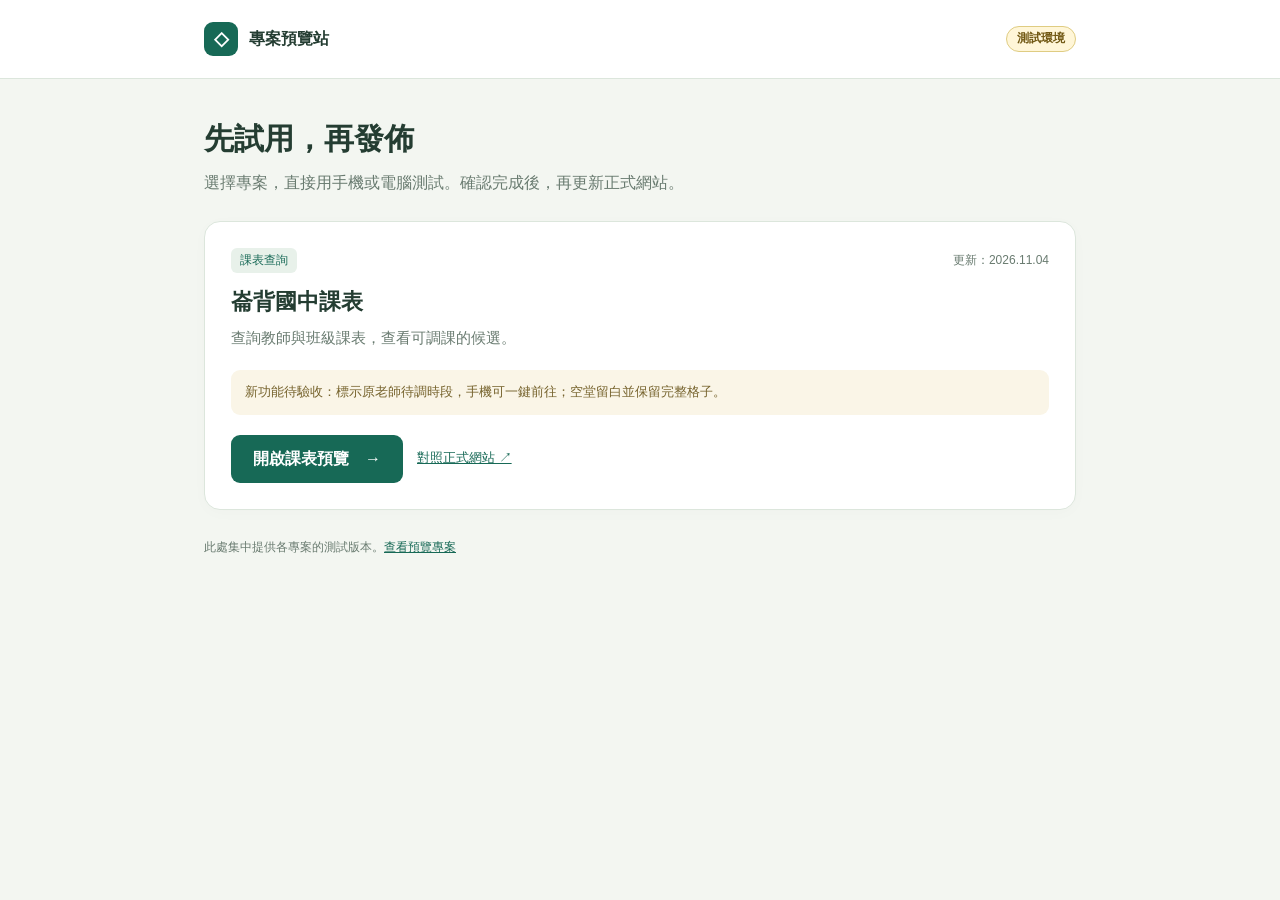
==== index.html @ 3bd7e28e "Preview original lesson markers and blank timetable slots" ====
<!doctype html>
<html lang="zh-Hant"><head><meta charset="utf-8"><meta name="viewport" content="width=device-width,initial-scale=1"><meta name="robots" content="noindex,nofollow"><meta name="theme-color" content="#176956"><title>專案預覽站</title><style>
:root{color-scheme:light;--green:#176956;--ink:#243d32;--muted:#697b70;--line:#dce6dc}*{box-sizing:border-box}body{margin:0;background:#f3f6f1;color:var(--ink);font-family:-apple-system,BlinkMacSystemFont,"PingFang TC",sans-serif;line-height:1.6}header{background:#fff;border-bottom:1px solid var(--line)}.wrap{width:min(920px,100%);margin:auto;padding:22px 24px}.brand{display:flex;gap:11px;align-items:center;font-weight:650}.icon{display:grid;place-items:center;width:34px;height:34px;border-radius:9px;background:var(--green);color:white;font-size:19px}.label{font-size:12px;border:1px solid #dfcc82;color:#715813;background:#fff6d8;border-radius:20px;padding:2px 10px;margin-left:auto}main.wrap{padding-top:40px}h1{font-size:30px;line-height:1.35;margin:0 0 10px}p{color:var(--muted);margin:0 0 24px}.card{background:#fff;border:1px solid var(--line);border-radius:16px;padding:26px;margin-top:26px;box-shadow:0 3px 16px #23413705}.card-top{display:flex;align-items:center;gap:12px;justify-content:space-between}.tag{font-size:12px;border-radius:6px;background:#e8f1ea;color:var(--green);padding:3px 9px}h2{font-size:22px;line-height:1.4;margin:14px 0 8px}.card p{font-size:15px;margin-bottom:20px}.note{padding:12px 14px;border-radius:9px;background:#faf5e7;color:#76632d;font-size:13px;margin:0 0 20px}.actions{display:flex;flex-wrap:wrap;align-items:center;gap:14px}.button{display:inline-flex;justify-content:center;align-items:center;min-height:48px;padding:10px 22px;border-radius:9px;background:var(--green);color:#fff;text-decoration:none;font-weight:600}.button:hover{background:#105744}a:focus-visible{outline:3px solid #d3a527;outline-offset:4px}.secondary{font-size:13px;color:var(--green)}.date{font-size:12px;color:var(--muted)}footer{padding:28px 0;color:var(--muted);font-size:12px}footer a{color:var(--green)}@media(max-width:600px){.wrap{padding:18px}main.wrap{padding-top:28px}h1{font-size:27px}.card{padding:20px;margin-top:20px}.button{width:100%}.actions{gap:12px}h2{font-size:21px}}
</style></head><body><header><div class="wrap brand"><span class="icon" aria-hidden="true">◇</span><span>專案預覽站</span><span class="label">測試環境</span></div></header><main class="wrap"><h1>先試用，再發佈</h1><p>選擇專案，直接用手機或電腦測試。確認完成後，再更新正式網站。</p><article class="card"><div class="card-top"><span class="tag">課表查詢</span><span class="date">更新：2026.11.04</span></div><h2>崙背國中課表</h2><p>查詢教師與班級課表，查看可調課的候選。</p><div class="note">新功能待驗收：標示原老師待調時段，手機可一鍵前往；空堂留白並保留完整格子。</div><div class="actions"><a class="button" href="lunbei-timetable/">開啟課表預覽 <span aria-hidden="true">　→</span></a><a class="secondary" href="https://siuolhlw-oss.github.io/lunbei-timetable/" target="_blank" rel="noopener">對照正式網站 ↗</a></div></article><footer>此處集中提供各專案的測試版本。<a href="https://github.com/siuolhlw-oss/project-previews">查看預覽專案</a></footer></main></body></html>
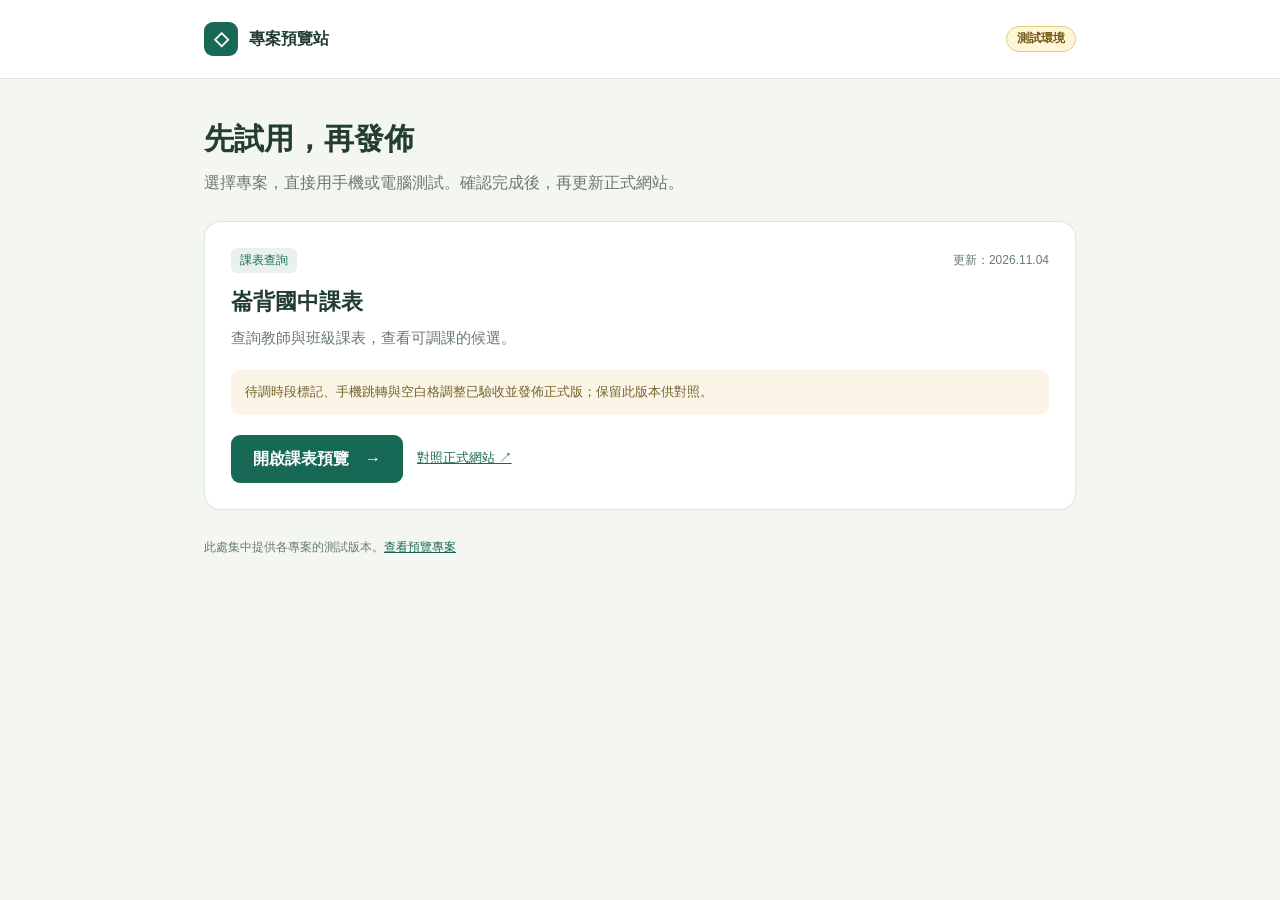
==== commit e17c36fe: "Mark source slot marker preview as released" ====
--- a/index.html
+++ b/index.html
@@ -1,4 +1,4 @@
 <!doctype html>
 <html lang="zh-Hant"><head><meta charset="utf-8"><meta name="viewport" content="width=device-width,initial-scale=1"><meta name="robots" content="noindex,nofollow"><meta name="theme-color" content="#176956"><title>專案預覽站</title><style>
 :root{color-scheme:light;--green:#176956;--ink:#243d32;--muted:#697b70;--line:#dce6dc}*{box-sizing:border-box}body{margin:0;background:#f3f6f1;color:var(--ink);font-family:-apple-system,BlinkMacSystemFont,"PingFang TC",sans-serif;line-height:1.6}header{background:#fff;border-bottom:1px solid var(--line)}.wrap{width:min(920px,100%);margin:auto;padding:22px 24px}.brand{display:flex;gap:11px;align-items:center;font-weight:650}.icon{display:grid;place-items:center;width:34px;height:34px;border-radius:9px;background:var(--green);color:white;font-size:19px}.label{font-size:12px;border:1px solid #dfcc82;color:#715813;background:#fff6d8;border-radius:20px;padding:2px 10px;margin-left:auto}main.wrap{padding-top:40px}h1{font-size:30px;line-height:1.35;margin:0 0 10px}p{color:var(--muted);margin:0 0 24px}.card{background:#fff;border:1px solid var(--line);border-radius:16px;padding:26px;margin-top:26px;box-shadow:0 3px 16px #23413705}.card-top{display:flex;align-items:center;gap:12px;justify-content:space-between}.tag{font-size:12px;border-radius:6px;background:#e8f1ea;color:var(--green);padding:3px 9px}h2{font-size:22px;line-height:1.4;margin:14px 0 8px}.card p{font-size:15px;margin-bottom:20px}.note{padding:12px 14px;border-radius:9px;background:#faf5e7;color:#76632d;font-size:13px;margin:0 0 20px}.actions{display:flex;flex-wrap:wrap;align-items:center;gap:14px}.button{display:inline-flex;justify-content:center;align-items:center;min-height:48px;padding:10px 22px;border-radius:9px;background:var(--green);color:#fff;text-decoration:none;font-weight:600}.button:hover{background:#105744}a:focus-visible{outline:3px solid #d3a527;outline-offset:4px}.secondary{font-size:13px;color:var(--green)}.date{font-size:12px;color:var(--muted)}footer{padding:28px 0;color:var(--muted);font-size:12px}footer a{color:var(--green)}@media(max-width:600px){.wrap{padding:18px}main.wrap{padding-top:28px}h1{font-size:27px}.card{padding:20px;margin-top:20px}.button{width:100%}.actions{gap:12px}h2{font-size:21px}}
-</style></head><body><header><div class="wrap brand"><span class="icon" aria-hidden="true">◇</span><span>專案預覽站</span><span class="label">測試環境</span></div></header><main class="wrap"><h1>先試用，再發佈</h1><p>選擇專案，直接用手機或電腦測試。確認完成後，再更新正式網站。</p><article class="card"><div class="card-top"><span class="tag">課表查詢</span><span class="date">更新：2026.11.04</span></div><h2>崙背國中課表</h2><p>查詢教師與班級課表，查看可調課的候選。</p><div class="note">新功能待驗收：標示原老師待調時段，手機可一鍵前往；空堂留白並保留完整格子。</div><div class="actions"><a class="button" href="lunbei-timetable/">開啟課表預覽 <span aria-hidden="true">　→</span></a><a class="secondary" href="https://siuolhlw-oss.github.io/lunbei-timetable/" target="_blank" rel="noopener">對照正式網站 ↗</a></div></article><footer>此處集中提供各專案的測試版本。<a href="https://github.com/siuolhlw-oss/project-previews">查看預覽專案</a></footer></main></body></html>
+</style></head><body><header><div class="wrap brand"><span class="icon" aria-hidden="true">◇</span><span>專案預覽站</span><span class="label">測試環境</span></div></header><main class="wrap"><h1>先試用，再發佈</h1><p>選擇專案，直接用手機或電腦測試。確認完成後，再更新正式網站。</p><article class="card"><div class="card-top"><span class="tag">課表查詢</span><span class="date">更新：2026.11.04</span></div><h2>崙背國中課表</h2><p>查詢教師與班級課表，查看可調課的候選。</p><div class="note">待調時段標記、手機跳轉與空白格調整已驗收並發佈正式版；保留此版本供對照。</div><div class="actions"><a class="button" href="lunbei-timetable/">開啟課表預覽 <span aria-hidden="true">　→</span></a><a class="secondary" href="https://siuolhlw-oss.github.io/lunbei-timetable/" target="_blank" rel="noopener">對照正式網站 ↗</a></div></article><footer>此處集中提供各專案的測試版本。<a href="https://github.com/siuolhlw-oss/project-previews">查看預覽專案</a></footer></main></body></html>
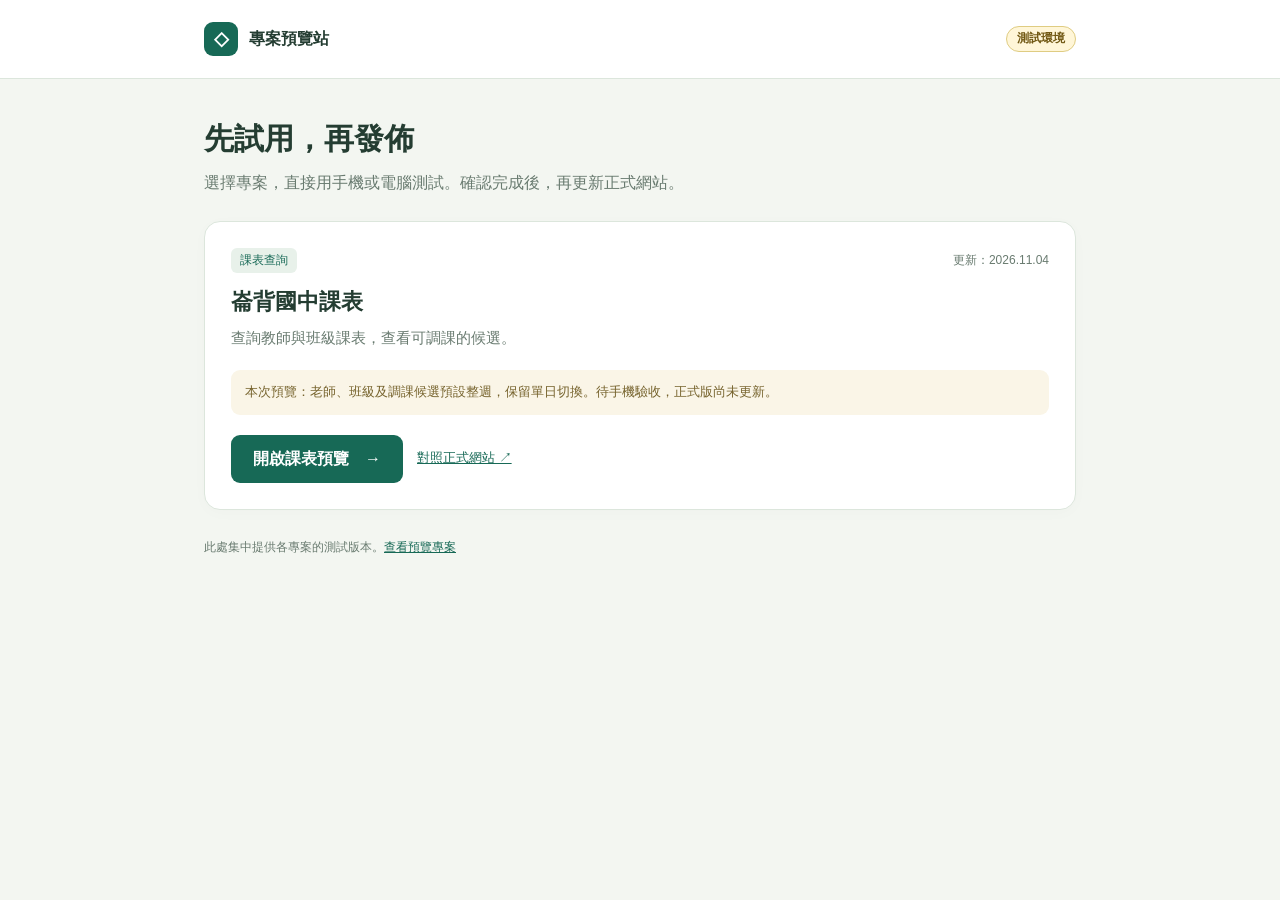
==== commit c734ee2d: "Preview default week view for all timetables" ====
--- a/index.html
+++ b/index.html
@@ -1,4 +1,4 @@
 <!doctype html>
 <html lang="zh-Hant"><head><meta charset="utf-8"><meta name="viewport" content="width=device-width,initial-scale=1"><meta name="robots" content="noindex,nofollow"><meta name="theme-color" content="#176956"><title>專案預覽站</title><style>
 :root{color-scheme:light;--green:#176956;--ink:#243d32;--muted:#697b70;--line:#dce6dc}*{box-sizing:border-box}body{margin:0;background:#f3f6f1;color:var(--ink);font-family:-apple-system,BlinkMacSystemFont,"PingFang TC",sans-serif;line-height:1.6}header{background:#fff;border-bottom:1px solid var(--line)}.wrap{width:min(920px,100%);margin:auto;padding:22px 24px}.brand{display:flex;gap:11px;align-items:center;font-weight:650}.icon{display:grid;place-items:center;width:34px;height:34px;border-radius:9px;background:var(--green);color:white;font-size:19px}.label{font-size:12px;border:1px solid #dfcc82;color:#715813;background:#fff6d8;border-radius:20px;padding:2px 10px;margin-left:auto}main.wrap{padding-top:40px}h1{font-size:30px;line-height:1.35;margin:0 0 10px}p{color:var(--muted);margin:0 0 24px}.card{background:#fff;border:1px solid var(--line);border-radius:16px;padding:26px;margin-top:26px;box-shadow:0 3px 16px #23413705}.card-top{display:flex;align-items:center;gap:12px;justify-content:space-between}.tag{font-size:12px;border-radius:6px;background:#e8f1ea;color:var(--green);padding:3px 9px}h2{font-size:22px;line-height:1.4;margin:14px 0 8px}.card p{font-size:15px;margin-bottom:20px}.note{padding:12px 14px;border-radius:9px;background:#faf5e7;color:#76632d;font-size:13px;margin:0 0 20px}.actions{display:flex;flex-wrap:wrap;align-items:center;gap:14px}.button{display:inline-flex;justify-content:center;align-items:center;min-height:48px;padding:10px 22px;border-radius:9px;background:var(--green);color:#fff;text-decoration:none;font-weight:600}.button:hover{background:#105744}a:focus-visible{outline:3px solid #d3a527;outline-offset:4px}.secondary{font-size:13px;color:var(--green)}.date{font-size:12px;color:var(--muted)}footer{padding:28px 0;color:var(--muted);font-size:12px}footer a{color:var(--green)}@media(max-width:600px){.wrap{padding:18px}main.wrap{padding-top:28px}h1{font-size:27px}.card{padding:20px;margin-top:20px}.button{width:100%}.actions{gap:12px}h2{font-size:21px}}
-</style></head><body><header><div class="wrap brand"><span class="icon" aria-hidden="true">◇</span><span>專案預覽站</span><span class="label">測試環境</span></div></header><main class="wrap"><h1>先試用，再發佈</h1><p>選擇專案，直接用手機或電腦測試。確認完成後，再更新正式網站。</p><article class="card"><div class="card-top"><span class="tag">課表查詢</span><span class="date">更新：2026.11.04</span></div><h2>崙背國中課表</h2><p>查詢教師與班級課表，查看可調課的候選。</p><div class="note">待調時段標記、手機跳轉與空白格調整已驗收並發佈正式版；保留此版本供對照。</div><div class="actions"><a class="button" href="lunbei-timetable/">開啟課表預覽 <span aria-hidden="true">　→</span></a><a class="secondary" href="https://siuolhlw-oss.github.io/lunbei-timetable/" target="_blank" rel="noopener">對照正式網站 ↗</a></div></article><footer>此處集中提供各專案的測試版本。<a href="https://github.com/siuolhlw-oss/project-previews">查看預覽專案</a></footer></main></body></html>
+</style></head><body><header><div class="wrap brand"><span class="icon" aria-hidden="true">◇</span><span>專案預覽站</span><span class="label">測試環境</span></div></header><main class="wrap"><h1>先試用，再發佈</h1><p>選擇專案，直接用手機或電腦測試。確認完成後，再更新正式網站。</p><article class="card"><div class="card-top"><span class="tag">課表查詢</span><span class="date">更新：2026.11.04</span></div><h2>崙背國中課表</h2><p>查詢教師與班級課表，查看可調課的候選。</p><div class="note">本次預覽：老師、班級及調課候選預設整週，保留單日切換。待手機驗收，正式版尚未更新。</div><div class="actions"><a class="button" href="lunbei-timetable/">開啟課表預覽 <span aria-hidden="true">　→</span></a><a class="secondary" href="https://siuolhlw-oss.github.io/lunbei-timetable/" target="_blank" rel="noopener">對照正式網站 ↗</a></div></article><footer>此處集中提供各專案的測試版本。<a href="https://github.com/siuolhlw-oss/project-previews">查看預覽專案</a></footer></main></body></html>
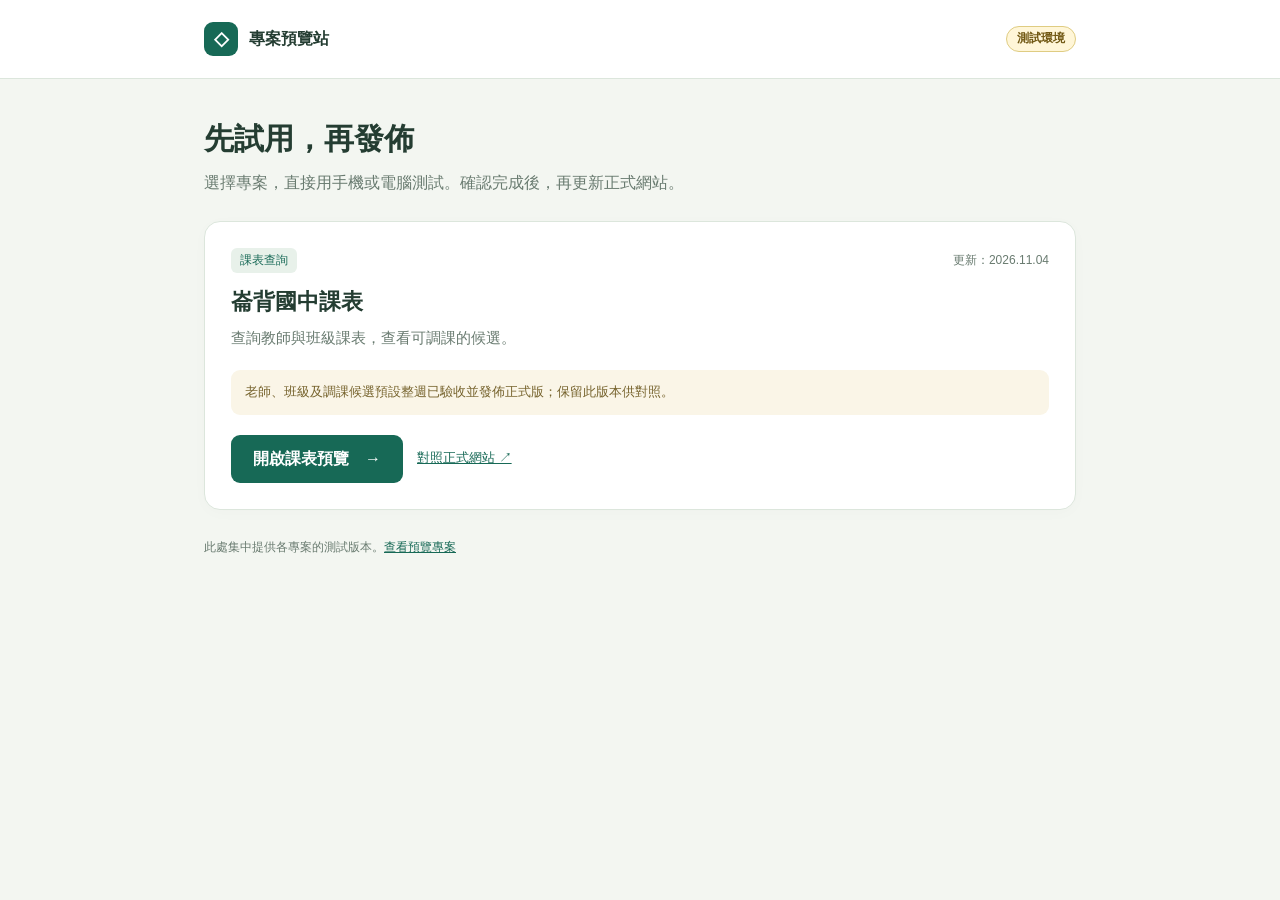
==== commit 002095ed: "Mark default week preview as released" ====
--- a/index.html
+++ b/index.html
@@ -1,4 +1,4 @@
 <!doctype html>
 <html lang="zh-Hant"><head><meta charset="utf-8"><meta name="viewport" content="width=device-width,initial-scale=1"><meta name="robots" content="noindex,nofollow"><meta name="theme-color" content="#176956"><title>專案預覽站</title><style>
 :root{color-scheme:light;--green:#176956;--ink:#243d32;--muted:#697b70;--line:#dce6dc}*{box-sizing:border-box}body{margin:0;background:#f3f6f1;color:var(--ink);font-family:-apple-system,BlinkMacSystemFont,"PingFang TC",sans-serif;line-height:1.6}header{background:#fff;border-bottom:1px solid var(--line)}.wrap{width:min(920px,100%);margin:auto;padding:22px 24px}.brand{display:flex;gap:11px;align-items:center;font-weight:650}.icon{display:grid;place-items:center;width:34px;height:34px;border-radius:9px;background:var(--green);color:white;font-size:19px}.label{font-size:12px;border:1px solid #dfcc82;color:#715813;background:#fff6d8;border-radius:20px;padding:2px 10px;margin-left:auto}main.wrap{padding-top:40px}h1{font-size:30px;line-height:1.35;margin:0 0 10px}p{color:var(--muted);margin:0 0 24px}.card{background:#fff;border:1px solid var(--line);border-radius:16px;padding:26px;margin-top:26px;box-shadow:0 3px 16px #23413705}.card-top{display:flex;align-items:center;gap:12px;justify-content:space-between}.tag{font-size:12px;border-radius:6px;background:#e8f1ea;color:var(--green);padding:3px 9px}h2{font-size:22px;line-height:1.4;margin:14px 0 8px}.card p{font-size:15px;margin-bottom:20px}.note{padding:12px 14px;border-radius:9px;background:#faf5e7;color:#76632d;font-size:13px;margin:0 0 20px}.actions{display:flex;flex-wrap:wrap;align-items:center;gap:14px}.button{display:inline-flex;justify-content:center;align-items:center;min-height:48px;padding:10px 22px;border-radius:9px;background:var(--green);color:#fff;text-decoration:none;font-weight:600}.button:hover{background:#105744}a:focus-visible{outline:3px solid #d3a527;outline-offset:4px}.secondary{font-size:13px;color:var(--green)}.date{font-size:12px;color:var(--muted)}footer{padding:28px 0;color:var(--muted);font-size:12px}footer a{color:var(--green)}@media(max-width:600px){.wrap{padding:18px}main.wrap{padding-top:28px}h1{font-size:27px}.card{padding:20px;margin-top:20px}.button{width:100%}.actions{gap:12px}h2{font-size:21px}}
-</style></head><body><header><div class="wrap brand"><span class="icon" aria-hidden="true">◇</span><span>專案預覽站</span><span class="label">測試環境</span></div></header><main class="wrap"><h1>先試用，再發佈</h1><p>選擇專案，直接用手機或電腦測試。確認完成後，再更新正式網站。</p><article class="card"><div class="card-top"><span class="tag">課表查詢</span><span class="date">更新：2026.11.04</span></div><h2>崙背國中課表</h2><p>查詢教師與班級課表，查看可調課的候選。</p><div class="note">本次預覽：老師、班級及調課候選預設整週，保留單日切換。待手機驗收，正式版尚未更新。</div><div class="actions"><a class="button" href="lunbei-timetable/">開啟課表預覽 <span aria-hidden="true">　→</span></a><a class="secondary" href="https://siuolhlw-oss.github.io/lunbei-timetable/" target="_blank" rel="noopener">對照正式網站 ↗</a></div></article><footer>此處集中提供各專案的測試版本。<a href="https://github.com/siuolhlw-oss/project-previews">查看預覽專案</a></footer></main></body></html>
+</style></head><body><header><div class="wrap brand"><span class="icon" aria-hidden="true">◇</span><span>專案預覽站</span><span class="label">測試環境</span></div></header><main class="wrap"><h1>先試用，再發佈</h1><p>選擇專案，直接用手機或電腦測試。確認完成後，再更新正式網站。</p><article class="card"><div class="card-top"><span class="tag">課表查詢</span><span class="date">更新：2026.11.04</span></div><h2>崙背國中課表</h2><p>查詢教師與班級課表，查看可調課的候選。</p><div class="note">老師、班級及調課候選預設整週已驗收並發佈正式版；保留此版本供對照。</div><div class="actions"><a class="button" href="lunbei-timetable/">開啟課表預覽 <span aria-hidden="true">　→</span></a><a class="secondary" href="https://siuolhlw-oss.github.io/lunbei-timetable/" target="_blank" rel="noopener">對照正式網站 ↗</a></div></article><footer>此處集中提供各專案的測試版本。<a href="https://github.com/siuolhlw-oss/project-previews">查看預覽專案</a></footer></main></body></html>
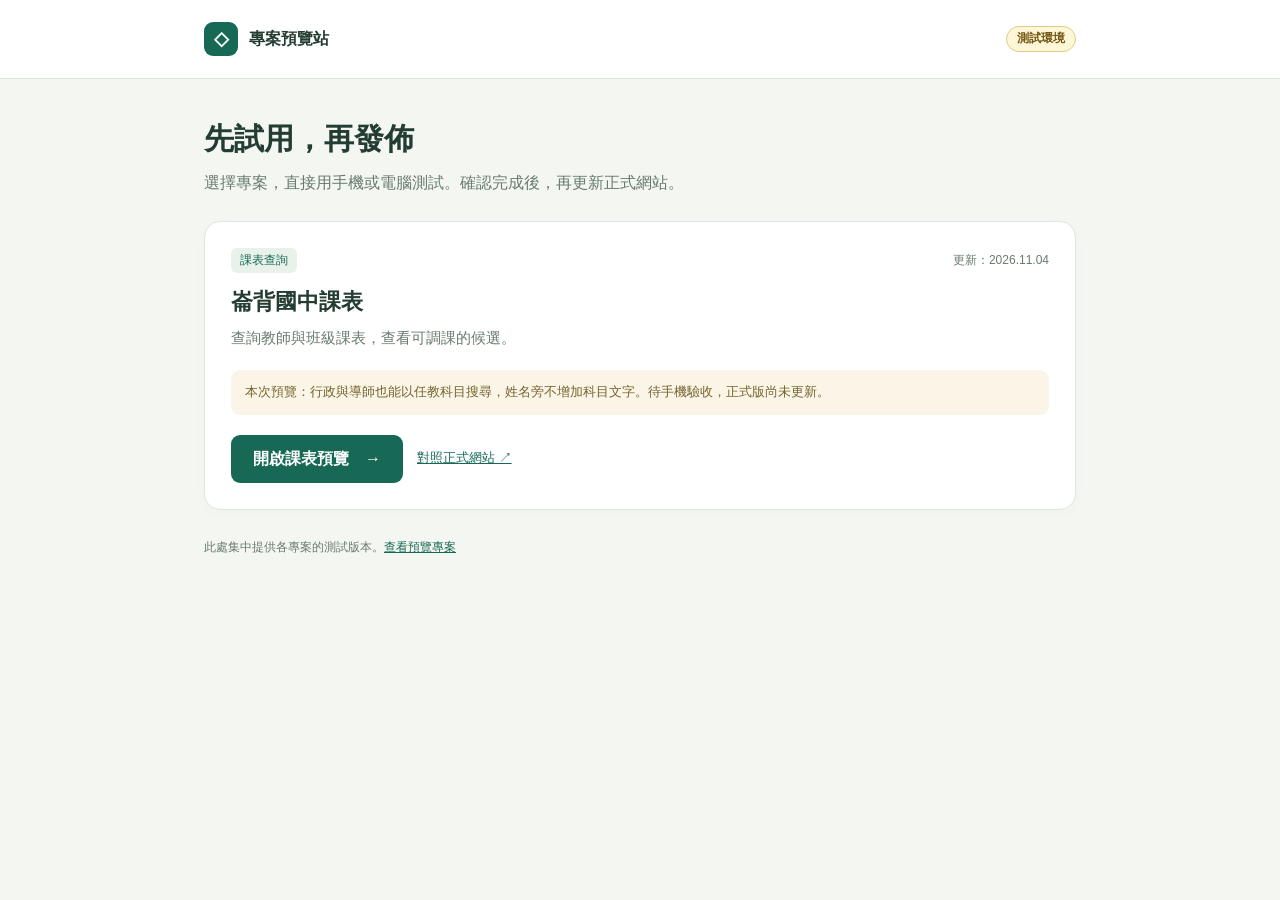
==== commit a9e0529e: "Preview subject search across all teacher roles" ====
--- a/index.html
+++ b/index.html
@@ -1,4 +1,4 @@
 <!doctype html>
 <html lang="zh-Hant"><head><meta charset="utf-8"><meta name="viewport" content="width=device-width,initial-scale=1"><meta name="robots" content="noindex,nofollow"><meta name="theme-color" content="#176956"><title>專案預覽站</title><style>
 :root{color-scheme:light;--green:#176956;--ink:#243d32;--muted:#697b70;--line:#dce6dc}*{box-sizing:border-box}body{margin:0;background:#f3f6f1;color:var(--ink);font-family:-apple-system,BlinkMacSystemFont,"PingFang TC",sans-serif;line-height:1.6}header{background:#fff;border-bottom:1px solid var(--line)}.wrap{width:min(920px,100%);margin:auto;padding:22px 24px}.brand{display:flex;gap:11px;align-items:center;font-weight:650}.icon{display:grid;place-items:center;width:34px;height:34px;border-radius:9px;background:var(--green);color:white;font-size:19px}.label{font-size:12px;border:1px solid #dfcc82;color:#715813;background:#fff6d8;border-radius:20px;padding:2px 10px;margin-left:auto}main.wrap{padding-top:40px}h1{font-size:30px;line-height:1.35;margin:0 0 10px}p{color:var(--muted);margin:0 0 24px}.card{background:#fff;border:1px solid var(--line);border-radius:16px;padding:26px;margin-top:26px;box-shadow:0 3px 16px #23413705}.card-top{display:flex;align-items:center;gap:12px;justify-content:space-between}.tag{font-size:12px;border-radius:6px;background:#e8f1ea;color:var(--green);padding:3px 9px}h2{font-size:22px;line-height:1.4;margin:14px 0 8px}.card p{font-size:15px;margin-bottom:20px}.note{padding:12px 14px;border-radius:9px;background:#faf5e7;color:#76632d;font-size:13px;margin:0 0 20px}.actions{display:flex;flex-wrap:wrap;align-items:center;gap:14px}.button{display:inline-flex;justify-content:center;align-items:center;min-height:48px;padding:10px 22px;border-radius:9px;background:var(--green);color:#fff;text-decoration:none;font-weight:600}.button:hover{background:#105744}a:focus-visible{outline:3px solid #d3a527;outline-offset:4px}.secondary{font-size:13px;color:var(--green)}.date{font-size:12px;color:var(--muted)}footer{padding:28px 0;color:var(--muted);font-size:12px}footer a{color:var(--green)}@media(max-width:600px){.wrap{padding:18px}main.wrap{padding-top:28px}h1{font-size:27px}.card{padding:20px;margin-top:20px}.button{width:100%}.actions{gap:12px}h2{font-size:21px}}
-</style></head><body><header><div class="wrap brand"><span class="icon" aria-hidden="true">◇</span><span>專案預覽站</span><span class="label">測試環境</span></div></header><main class="wrap"><h1>先試用，再發佈</h1><p>選擇專案，直接用手機或電腦測試。確認完成後，再更新正式網站。</p><article class="card"><div class="card-top"><span class="tag">課表查詢</span><span class="date">更新：2026.11.04</span></div><h2>崙背國中課表</h2><p>查詢教師與班級課表，查看可調課的候選。</p><div class="note">老師、班級及調課候選預設整週已驗收並發佈正式版；保留此版本供對照。</div><div class="actions"><a class="button" href="lunbei-timetable/">開啟課表預覽 <span aria-hidden="true">　→</span></a><a class="secondary" href="https://siuolhlw-oss.github.io/lunbei-timetable/" target="_blank" rel="noopener">對照正式網站 ↗</a></div></article><footer>此處集中提供各專案的測試版本。<a href="https://github.com/siuolhlw-oss/project-previews">查看預覽專案</a></footer></main></body></html>
+</style></head><body><header><div class="wrap brand"><span class="icon" aria-hidden="true">◇</span><span>專案預覽站</span><span class="label">測試環境</span></div></header><main class="wrap"><h1>先試用，再發佈</h1><p>選擇專案，直接用手機或電腦測試。確認完成後，再更新正式網站。</p><article class="card"><div class="card-top"><span class="tag">課表查詢</span><span class="date">更新：2026.11.04</span></div><h2>崙背國中課表</h2><p>查詢教師與班級課表，查看可調課的候選。</p><div class="note">本次預覽：行政與導師也能以任教科目搜尋，姓名旁不增加科目文字。待手機驗收，正式版尚未更新。</div><div class="actions"><a class="button" href="lunbei-timetable/">開啟課表預覽 <span aria-hidden="true">　→</span></a><a class="secondary" href="https://siuolhlw-oss.github.io/lunbei-timetable/" target="_blank" rel="noopener">對照正式網站 ↗</a></div></article><footer>此處集中提供各專案的測試版本。<a href="https://github.com/siuolhlw-oss/project-previews">查看預覽專案</a></footer></main></body></html>
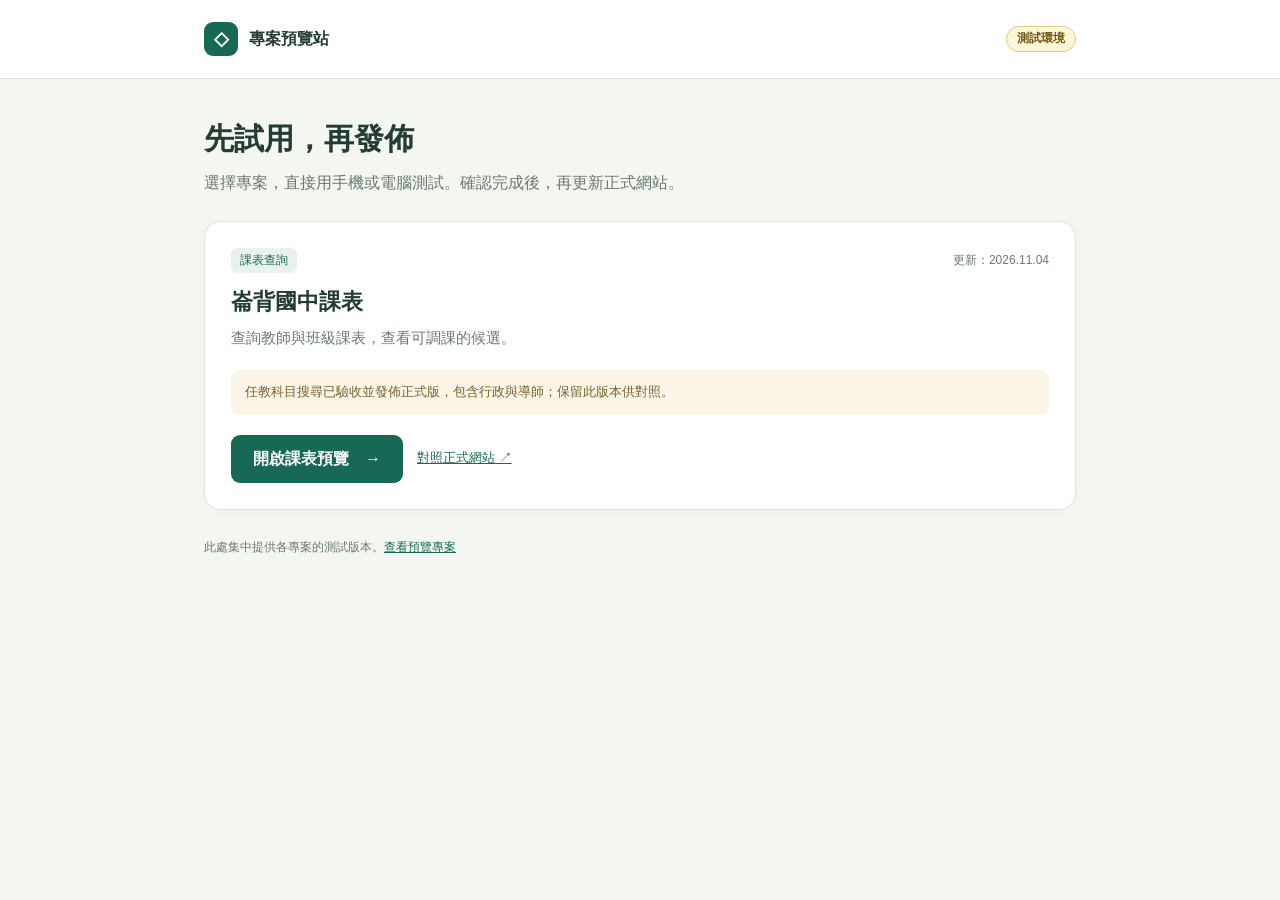
==== commit ffb29c32: "Mark teacher subject search preview as released" ====
--- a/index.html
+++ b/index.html
@@ -1,4 +1,4 @@
 <!doctype html>
 <html lang="zh-Hant"><head><meta charset="utf-8"><meta name="viewport" content="width=device-width,initial-scale=1"><meta name="robots" content="noindex,nofollow"><meta name="theme-color" content="#176956"><title>專案預覽站</title><style>
 :root{color-scheme:light;--green:#176956;--ink:#243d32;--muted:#697b70;--line:#dce6dc}*{box-sizing:border-box}body{margin:0;background:#f3f6f1;color:var(--ink);font-family:-apple-system,BlinkMacSystemFont,"PingFang TC",sans-serif;line-height:1.6}header{background:#fff;border-bottom:1px solid var(--line)}.wrap{width:min(920px,100%);margin:auto;padding:22px 24px}.brand{display:flex;gap:11px;align-items:center;font-weight:650}.icon{display:grid;place-items:center;width:34px;height:34px;border-radius:9px;background:var(--green);color:white;font-size:19px}.label{font-size:12px;border:1px solid #dfcc82;color:#715813;background:#fff6d8;border-radius:20px;padding:2px 10px;margin-left:auto}main.wrap{padding-top:40px}h1{font-size:30px;line-height:1.35;margin:0 0 10px}p{color:var(--muted);margin:0 0 24px}.card{background:#fff;border:1px solid var(--line);border-radius:16px;padding:26px;margin-top:26px;box-shadow:0 3px 16px #23413705}.card-top{display:flex;align-items:center;gap:12px;justify-content:space-between}.tag{font-size:12px;border-radius:6px;background:#e8f1ea;color:var(--green);padding:3px 9px}h2{font-size:22px;line-height:1.4;margin:14px 0 8px}.card p{font-size:15px;margin-bottom:20px}.note{padding:12px 14px;border-radius:9px;background:#faf5e7;color:#76632d;font-size:13px;margin:0 0 20px}.actions{display:flex;flex-wrap:wrap;align-items:center;gap:14px}.button{display:inline-flex;justify-content:center;align-items:center;min-height:48px;padding:10px 22px;border-radius:9px;background:var(--green);color:#fff;text-decoration:none;font-weight:600}.button:hover{background:#105744}a:focus-visible{outline:3px solid #d3a527;outline-offset:4px}.secondary{font-size:13px;color:var(--green)}.date{font-size:12px;color:var(--muted)}footer{padding:28px 0;color:var(--muted);font-size:12px}footer a{color:var(--green)}@media(max-width:600px){.wrap{padding:18px}main.wrap{padding-top:28px}h1{font-size:27px}.card{padding:20px;margin-top:20px}.button{width:100%}.actions{gap:12px}h2{font-size:21px}}
-</style></head><body><header><div class="wrap brand"><span class="icon" aria-hidden="true">◇</span><span>專案預覽站</span><span class="label">測試環境</span></div></header><main class="wrap"><h1>先試用，再發佈</h1><p>選擇專案，直接用手機或電腦測試。確認完成後，再更新正式網站。</p><article class="card"><div class="card-top"><span class="tag">課表查詢</span><span class="date">更新：2026.11.04</span></div><h2>崙背國中課表</h2><p>查詢教師與班級課表，查看可調課的候選。</p><div class="note">本次預覽：行政與導師也能以任教科目搜尋，姓名旁不增加科目文字。待手機驗收，正式版尚未更新。</div><div class="actions"><a class="button" href="lunbei-timetable/">開啟課表預覽 <span aria-hidden="true">　→</span></a><a class="secondary" href="https://siuolhlw-oss.github.io/lunbei-timetable/" target="_blank" rel="noopener">對照正式網站 ↗</a></div></article><footer>此處集中提供各專案的測試版本。<a href="https://github.com/siuolhlw-oss/project-previews">查看預覽專案</a></footer></main></body></html>
+</style></head><body><header><div class="wrap brand"><span class="icon" aria-hidden="true">◇</span><span>專案預覽站</span><span class="label">測試環境</span></div></header><main class="wrap"><h1>先試用，再發佈</h1><p>選擇專案，直接用手機或電腦測試。確認完成後，再更新正式網站。</p><article class="card"><div class="card-top"><span class="tag">課表查詢</span><span class="date">更新：2026.11.04</span></div><h2>崙背國中課表</h2><p>查詢教師與班級課表，查看可調課的候選。</p><div class="note">任教科目搜尋已驗收並發佈正式版，包含行政與導師；保留此版本供對照。</div><div class="actions"><a class="button" href="lunbei-timetable/">開啟課表預覽 <span aria-hidden="true">　→</span></a><a class="secondary" href="https://siuolhlw-oss.github.io/lunbei-timetable/" target="_blank" rel="noopener">對照正式網站 ↗</a></div></article><footer>此處集中提供各專案的測試版本。<a href="https://github.com/siuolhlw-oss/project-previews">查看預覽專案</a></footer></main></body></html>
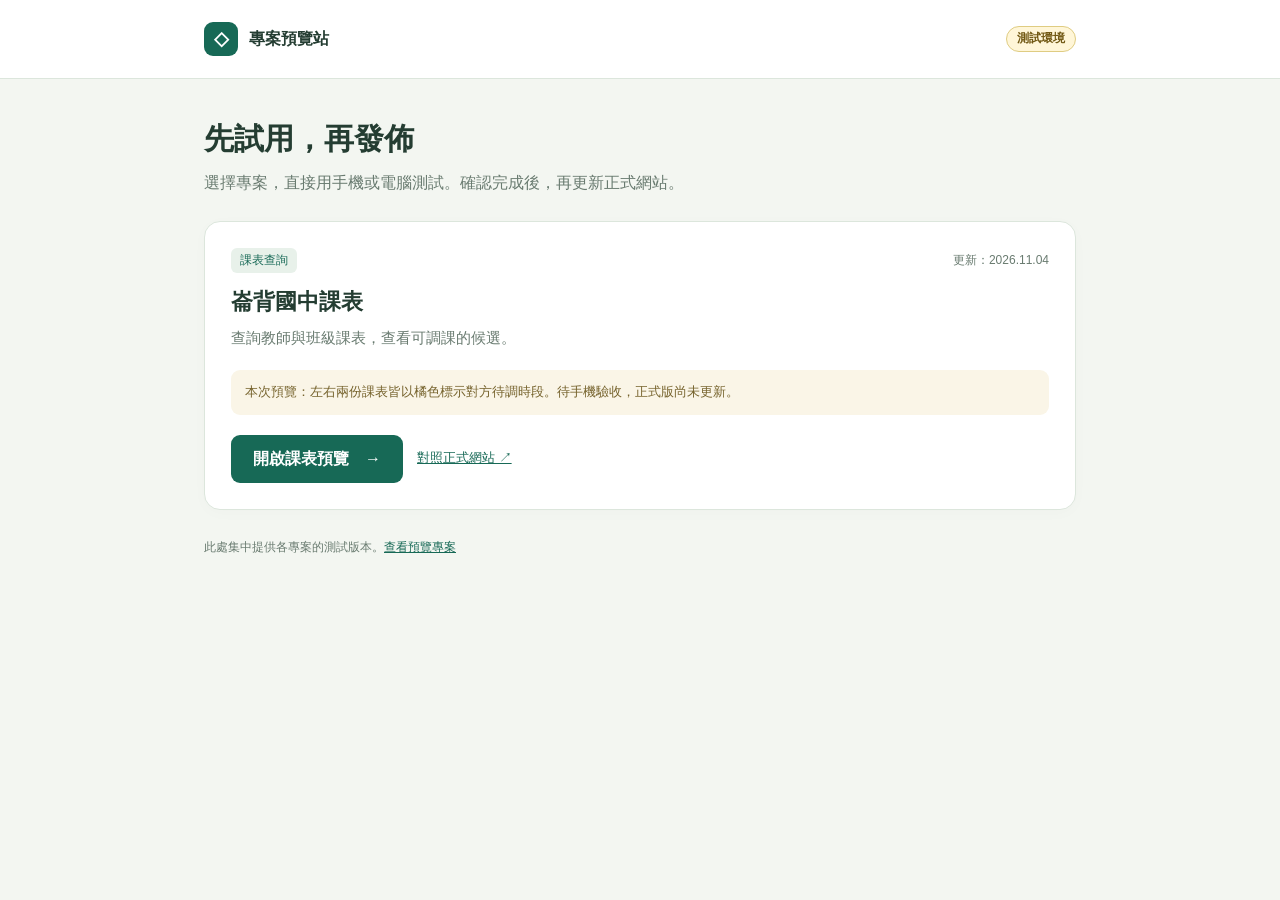
==== commit 4dd5c2a3: "Preview reciprocal lesson markers in comparison tables" ====
--- a/index.html
+++ b/index.html
@@ -1,4 +1,4 @@
 <!doctype html>
 <html lang="zh-Hant"><head><meta charset="utf-8"><meta name="viewport" content="width=device-width,initial-scale=1"><meta name="robots" content="noindex,nofollow"><meta name="theme-color" content="#176956"><title>專案預覽站</title><style>
 :root{color-scheme:light;--green:#176956;--ink:#243d32;--muted:#697b70;--line:#dce6dc}*{box-sizing:border-box}body{margin:0;background:#f3f6f1;color:var(--ink);font-family:-apple-system,BlinkMacSystemFont,"PingFang TC",sans-serif;line-height:1.6}header{background:#fff;border-bottom:1px solid var(--line)}.wrap{width:min(920px,100%);margin:auto;padding:22px 24px}.brand{display:flex;gap:11px;align-items:center;font-weight:650}.icon{display:grid;place-items:center;width:34px;height:34px;border-radius:9px;background:var(--green);color:white;font-size:19px}.label{font-size:12px;border:1px solid #dfcc82;color:#715813;background:#fff6d8;border-radius:20px;padding:2px 10px;margin-left:auto}main.wrap{padding-top:40px}h1{font-size:30px;line-height:1.35;margin:0 0 10px}p{color:var(--muted);margin:0 0 24px}.card{background:#fff;border:1px solid var(--line);border-radius:16px;padding:26px;margin-top:26px;box-shadow:0 3px 16px #23413705}.card-top{display:flex;align-items:center;gap:12px;justify-content:space-between}.tag{font-size:12px;border-radius:6px;background:#e8f1ea;color:var(--green);padding:3px 9px}h2{font-size:22px;line-height:1.4;margin:14px 0 8px}.card p{font-size:15px;margin-bottom:20px}.note{padding:12px 14px;border-radius:9px;background:#faf5e7;color:#76632d;font-size:13px;margin:0 0 20px}.actions{display:flex;flex-wrap:wrap;align-items:center;gap:14px}.button{display:inline-flex;justify-content:center;align-items:center;min-height:48px;padding:10px 22px;border-radius:9px;background:var(--green);color:#fff;text-decoration:none;font-weight:600}.button:hover{background:#105744}a:focus-visible{outline:3px solid #d3a527;outline-offset:4px}.secondary{font-size:13px;color:var(--green)}.date{font-size:12px;color:var(--muted)}footer{padding:28px 0;color:var(--muted);font-size:12px}footer a{color:var(--green)}@media(max-width:600px){.wrap{padding:18px}main.wrap{padding-top:28px}h1{font-size:27px}.card{padding:20px;margin-top:20px}.button{width:100%}.actions{gap:12px}h2{font-size:21px}}
-</style></head><body><header><div class="wrap brand"><span class="icon" aria-hidden="true">◇</span><span>專案預覽站</span><span class="label">測試環境</span></div></header><main class="wrap"><h1>先試用，再發佈</h1><p>選擇專案，直接用手機或電腦測試。確認完成後，再更新正式網站。</p><article class="card"><div class="card-top"><span class="tag">課表查詢</span><span class="date">更新：2026.11.04</span></div><h2>崙背國中課表</h2><p>查詢教師與班級課表，查看可調課的候選。</p><div class="note">任教科目搜尋已驗收並發佈正式版，包含行政與導師；保留此版本供對照。</div><div class="actions"><a class="button" href="lunbei-timetable/">開啟課表預覽 <span aria-hidden="true">　→</span></a><a class="secondary" href="https://siuolhlw-oss.github.io/lunbei-timetable/" target="_blank" rel="noopener">對照正式網站 ↗</a></div></article><footer>此處集中提供各專案的測試版本。<a href="https://github.com/siuolhlw-oss/project-previews">查看預覽專案</a></footer></main></body></html>
+</style></head><body><header><div class="wrap brand"><span class="icon" aria-hidden="true">◇</span><span>專案預覽站</span><span class="label">測試環境</span></div></header><main class="wrap"><h1>先試用，再發佈</h1><p>選擇專案，直接用手機或電腦測試。確認完成後，再更新正式網站。</p><article class="card"><div class="card-top"><span class="tag">課表查詢</span><span class="date">更新：2026.11.04</span></div><h2>崙背國中課表</h2><p>查詢教師與班級課表，查看可調課的候選。</p><div class="note">本次預覽：左右兩份課表皆以橘色標示對方待調時段。待手機驗收，正式版尚未更新。</div><div class="actions"><a class="button" href="lunbei-timetable/">開啟課表預覽 <span aria-hidden="true">　→</span></a><a class="secondary" href="https://siuolhlw-oss.github.io/lunbei-timetable/" target="_blank" rel="noopener">對照正式網站 ↗</a></div></article><footer>此處集中提供各專案的測試版本。<a href="https://github.com/siuolhlw-oss/project-previews">查看預覽專案</a></footer></main></body></html>
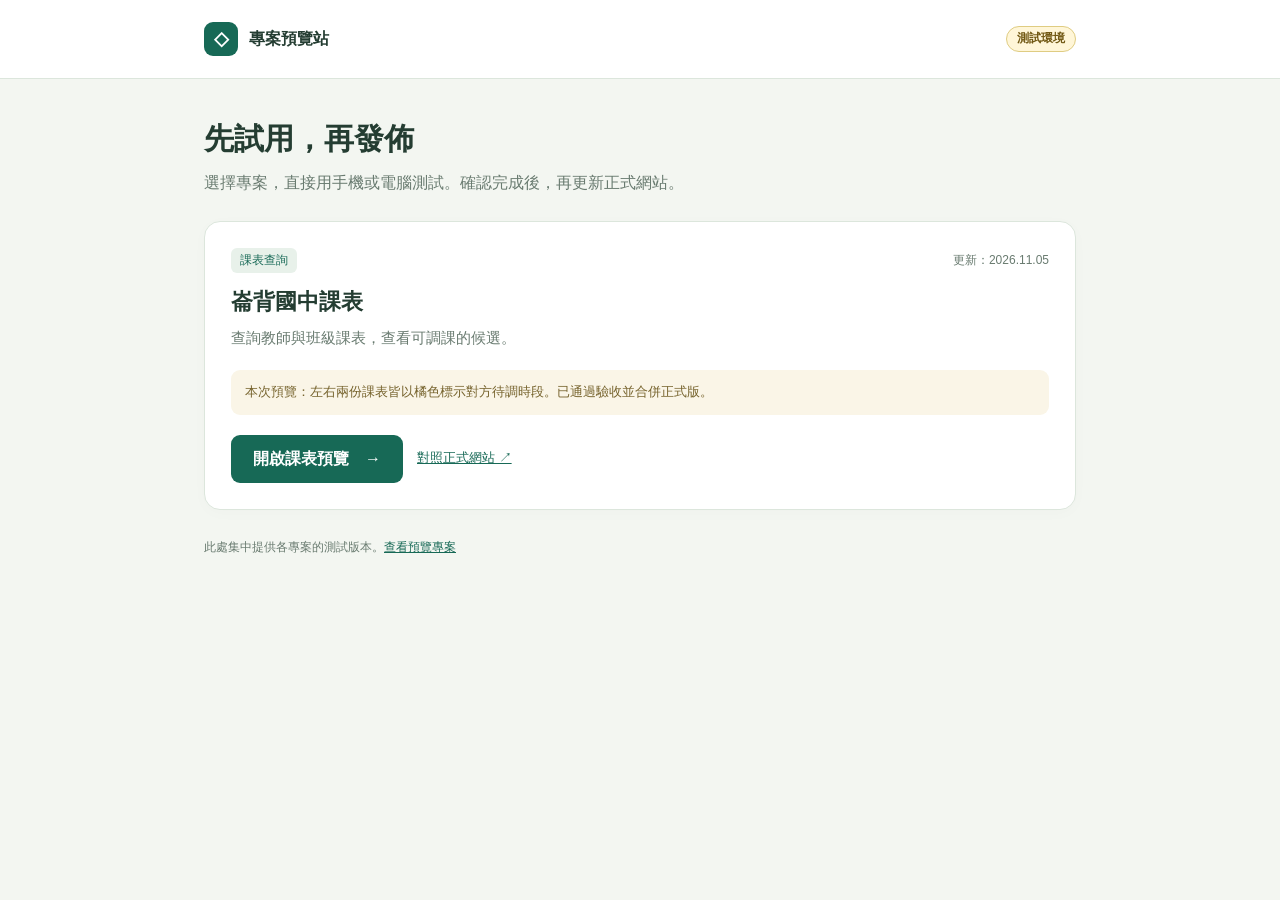
==== commit 9deba719: "Mark reciprocal slot preview accepted and released" ====
--- a/index.html
+++ b/index.html
@@ -1,4 +1,4 @@
 <!doctype html>
 <html lang="zh-Hant"><head><meta charset="utf-8"><meta name="viewport" content="width=device-width,initial-scale=1"><meta name="robots" content="noindex,nofollow"><meta name="theme-color" content="#176956"><title>專案預覽站</title><style>
 :root{color-scheme:light;--green:#176956;--ink:#243d32;--muted:#697b70;--line:#dce6dc}*{box-sizing:border-box}body{margin:0;background:#f3f6f1;color:var(--ink);font-family:-apple-system,BlinkMacSystemFont,"PingFang TC",sans-serif;line-height:1.6}header{background:#fff;border-bottom:1px solid var(--line)}.wrap{width:min(920px,100%);margin:auto;padding:22px 24px}.brand{display:flex;gap:11px;align-items:center;font-weight:650}.icon{display:grid;place-items:center;width:34px;height:34px;border-radius:9px;background:var(--green);color:white;font-size:19px}.label{font-size:12px;border:1px solid #dfcc82;color:#715813;background:#fff6d8;border-radius:20px;padding:2px 10px;margin-left:auto}main.wrap{padding-top:40px}h1{font-size:30px;line-height:1.35;margin:0 0 10px}p{color:var(--muted);margin:0 0 24px}.card{background:#fff;border:1px solid var(--line);border-radius:16px;padding:26px;margin-top:26px;box-shadow:0 3px 16px #23413705}.card-top{display:flex;align-items:center;gap:12px;justify-content:space-between}.tag{font-size:12px;border-radius:6px;background:#e8f1ea;color:var(--green);padding:3px 9px}h2{font-size:22px;line-height:1.4;margin:14px 0 8px}.card p{font-size:15px;margin-bottom:20px}.note{padding:12px 14px;border-radius:9px;background:#faf5e7;color:#76632d;font-size:13px;margin:0 0 20px}.actions{display:flex;flex-wrap:wrap;align-items:center;gap:14px}.button{display:inline-flex;justify-content:center;align-items:center;min-height:48px;padding:10px 22px;border-radius:9px;background:var(--green);color:#fff;text-decoration:none;font-weight:600}.button:hover{background:#105744}a:focus-visible{outline:3px solid #d3a527;outline-offset:4px}.secondary{font-size:13px;color:var(--green)}.date{font-size:12px;color:var(--muted)}footer{padding:28px 0;color:var(--muted);font-size:12px}footer a{color:var(--green)}@media(max-width:600px){.wrap{padding:18px}main.wrap{padding-top:28px}h1{font-size:27px}.card{padding:20px;margin-top:20px}.button{width:100%}.actions{gap:12px}h2{font-size:21px}}
-</style></head><body><header><div class="wrap brand"><span class="icon" aria-hidden="true">◇</span><span>專案預覽站</span><span class="label">測試環境</span></div></header><main class="wrap"><h1>先試用，再發佈</h1><p>選擇專案，直接用手機或電腦測試。確認完成後，再更新正式網站。</p><article class="card"><div class="card-top"><span class="tag">課表查詢</span><span class="date">更新：2026.11.04</span></div><h2>崙背國中課表</h2><p>查詢教師與班級課表，查看可調課的候選。</p><div class="note">本次預覽：左右兩份課表皆以橘色標示對方待調時段。待手機驗收，正式版尚未更新。</div><div class="actions"><a class="button" href="lunbei-timetable/">開啟課表預覽 <span aria-hidden="true">　→</span></a><a class="secondary" href="https://siuolhlw-oss.github.io/lunbei-timetable/" target="_blank" rel="noopener">對照正式網站 ↗</a></div></article><footer>此處集中提供各專案的測試版本。<a href="https://github.com/siuolhlw-oss/project-previews">查看預覽專案</a></footer></main></body></html>
+</style></head><body><header><div class="wrap brand"><span class="icon" aria-hidden="true">◇</span><span>專案預覽站</span><span class="label">測試環境</span></div></header><main class="wrap"><h1>先試用，再發佈</h1><p>選擇專案，直接用手機或電腦測試。確認完成後，再更新正式網站。</p><article class="card"><div class="card-top"><span class="tag">課表查詢</span><span class="date">更新：2026.11.05</span></div><h2>崙背國中課表</h2><p>查詢教師與班級課表，查看可調課的候選。</p><div class="note">本次預覽：左右兩份課表皆以橘色標示對方待調時段。已通過驗收並合併正式版。</div><div class="actions"><a class="button" href="lunbei-timetable/">開啟課表預覽 <span aria-hidden="true">　→</span></a><a class="secondary" href="https://siuolhlw-oss.github.io/lunbei-timetable/" target="_blank" rel="noopener">對照正式網站 ↗</a></div></article><footer>此處集中提供各專案的測試版本。<a href="https://github.com/siuolhlw-oss/project-previews">查看預覽專案</a></footer></main></body></html>
